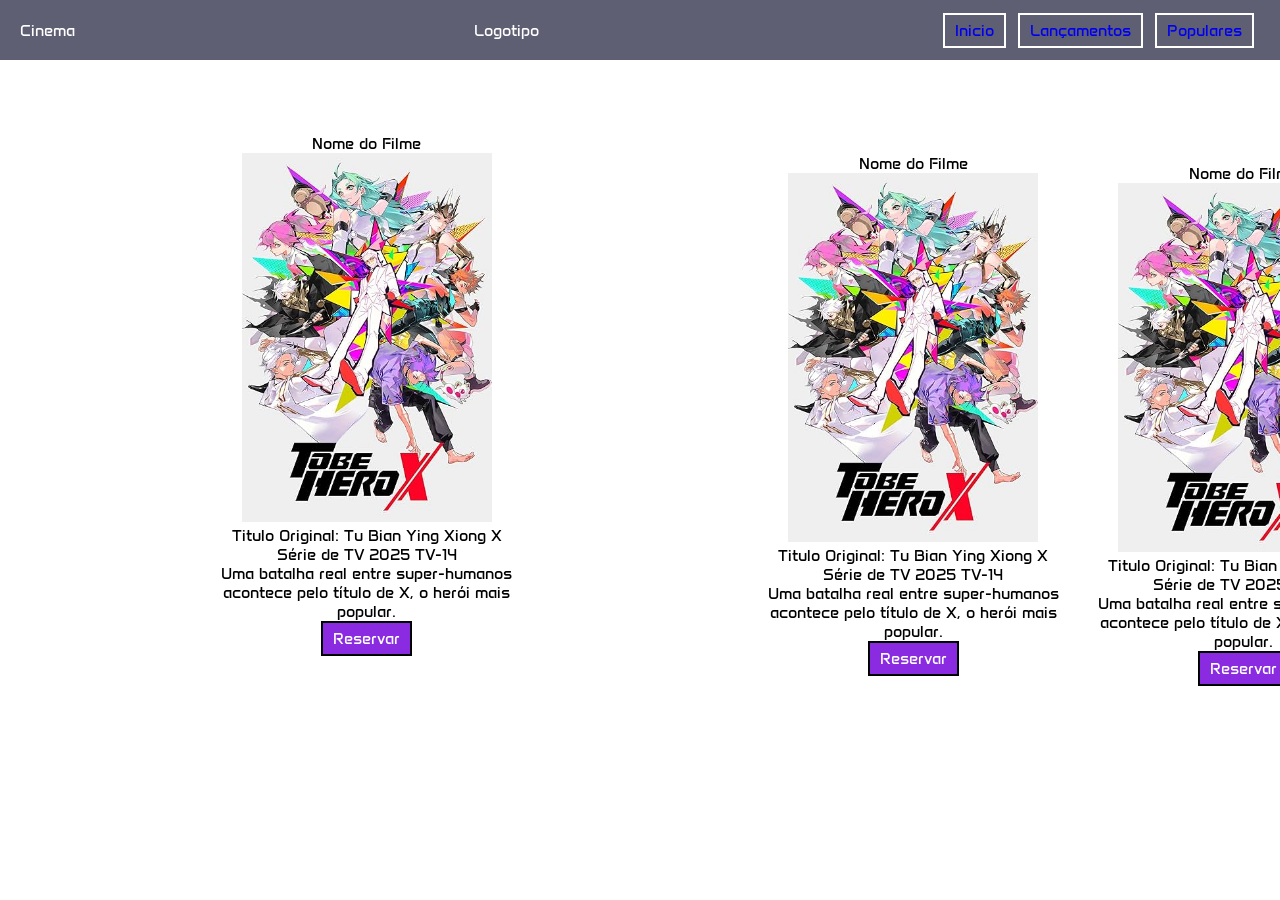
==== Cinema/index.html @ 4ab93aac "Add files via upload" ====
<!DOCTYPE html>
<html lang="pt-br">
<head>
    <meta charset="UTF-8">
    <meta name="viewport" content="width=device-width, initial-scale=1.0">
    <title>Document</title>
    <link rel="stylesheet" href="Estilo.css">
</head>
<body>
    <div class="topo">
        <p>Cinema</p>
        <p>Logotipo</p>
        <ul class="menu">
            <li><a href="#">Inicio</a></li>
            <li><a href="#">Lançamentos</a></li>
            <li><a href="#">Populares</a></li>
        </ul>
    </div>

    <div class="cardsfilmes">
        <div>
            <div>Nome do Filme</div>
            <div>
                <img src="Img/MV5BYmZjNzBhYjYtMzY1MS00M2U1LWFjZGQtY2RmY2FiNWE5YzkwXkEyXkFqcGc@._V1_QL75_UX380_CR0,4,380,562_.jpg" alt="">
            </div>
            <div>Titulo Original: Tu Bian Ying Xiong X</div>
            <div>Série de TV 2025 TV-14</div>
            <div>Uma batalha real entre super-humanos acontece pelo título de X, o herói mais popular.</div>
            <p class="reservar">Reservar</p>
        </div>

    <div class="cardsfilmes">
        <div>
            <div>Nome do Filme</div>
            <div>
                <img src="Img/MV5BYmZjNzBhYjYtMzY1MS00M2U1LWFjZGQtY2RmY2FiNWE5YzkwXkEyXkFqcGc@._V1_QL75_UX380_CR0,4,380,562_.jpg" alt="">
            </div>
            <div>Titulo Original: Tu Bian Ying Xiong X</div>
            <div>Série de TV 2025 TV-14</div>
            <div>Uma batalha real entre super-humanos acontece pelo título de X, o herói mais popular.</div>
            <p class="reservar">Reservar</p>
        </div>
        
    <div class="cardsfilmes">
        <div>
            <div>Nome do Filme</div>
            <div>
                <img src="Img/MV5BYmZjNzBhYjYtMzY1MS00M2U1LWFjZGQtY2RmY2FiNWE5YzkwXkEyXkFqcGc@._V1_QL75_UX380_CR0,4,380,562_.jpg" alt="">
            </div>
            <div>Titulo Original: Tu Bian Ying Xiong X</div>
            <div>Série de TV 2025 TV-14</div>
            <div>Uma batalha real entre super-humanos acontece pelo título de X, o herói mais popular.</div>
            <p class="reservar">Reservar</p>
        </div>
        
    <div class="cardsfilmes">
        <div>
            <div>Nome do Filme</div>
            <div>
                <img src="Img/MV5BYmZjNzBhYjYtMzY1MS00M2U1LWFjZGQtY2RmY2FiNWE5YzkwXkEyXkFqcGc@._V1_QL75_UX380_CR0,4,380,562_.jpg" alt="">
            </div>
            <div>Titulo Original: Tu Bian Ying Xiong X</div>
            <div>Série de TV 2025 TV-14</div>
            <div>Uma batalha real entre super-humanos acontece pelo título de X, o herói mais popular.</div>
            <p class="reservar">Reservar</p>
        </div>
        
    <div class="cardsfilmes">
        <div>
            <div>Nome do Filme</div>
            <div>
                <img src="Img/MV5BYmZjNzBhYjYtMzY1MS00M2U1LWFjZGQtY2RmY2FiNWE5YzkwXkEyXkFqcGc@._V1_QL75_UX380_CR0,4,380,562_.jpg" alt="">
            </div>
            <div>Titulo Original: Tu Bian Ying Xiong X</div>
            <div>Série de TV 2025 TV-14</div>
            <div>Uma batalha real entre super-humanos acontece pelo título de X, o herói mais popular.</div>
            <p class="reservar">Reservar</p>
        </div>
        
    <div class="cardsfilmes">
        <div>
            <div>Nome do Filme</div>
            <div>
                <img src="Img/MV5BYmZjNzBhYjYtMzY1MS00M2U1LWFjZGQtY2RmY2FiNWE5YzkwXkEyXkFqcGc@._V1_QL75_UX380_CR0,4,380,562_.jpg" alt="">
            </div>
            <div>Titulo Original: Tu Bian Ying Xiong X</div>
            <div>Série de TV 2025 TV-14</div>
            <div>Uma batalha real entre super-humanos acontece pelo título de X, o herói mais popular.</div>
            <p class="reservar">Reservar</p>
        </div>
        
    <div class="cardsfilmes">
        <div>
            <div>Nome do Filme</div>
            <div>
                <img src="Img/MV5BYmZjNzBhYjYtMzY1MS00M2U1LWFjZGQtY2RmY2FiNWE5YzkwXkEyXkFqcGc@._V1_QL75_UX380_CR0,4,380,562_.jpg" alt="">
            </div>
            <div>Titulo Original: Tu Bian Ying Xiong X</div>
            <div>Série de TV 2025 TV-14</div>
            <div>Uma batalha real entre super-humanos acontece pelo título de X, o herói mais popular.</div>
            <p class="reservar">Reservar</p>
        </div>
        
    <div class="cardsfilmes">
        <div>
            <div>Nome do Filme</div>
            <div>
                <img src="Img/MV5BYmZjNzBhYjYtMzY1MS00M2U1LWFjZGQtY2RmY2FiNWE5YzkwXkEyXkFqcGc@._V1_QL75_UX380_CR0,4,380,562_.jpg" alt="">
            </div>
            <div>Titulo Original: Tu Bian Ying Xiong X</div>
            <div>Série de TV 2025 TV-14</div>
            <div>Uma batalha real entre super-humanos acontece pelo título de X, o herói mais popular.</div>
            <p class="reservar">Reservar</p>
        </div>        
    </div>
    <script src="App.js"></script>
</body>
</html>
---- Cinema/Estilo.css ----
@font-face {
    font-family: 'Anta';
    src: url(Fonts/Anta-Regular.ttf);
}

*{
    margin: 0;
    padding: 0;
    box-sizing: border-box;
    font-family: Anta;
}

.topo{
    background-color: rgb(95, 95, 116);
    color: white;
    height: 60px;
    display: flex;
    justify-content: space-between;
    align-items: center;
    padding: 0 20px;
}

.menu{
    display: flex;
    list-style: none;
}

.menu a{
    border: solid 2px white;
    margin:  0 6px;
    padding: 6px 10px;
    text-decoration: none;
}

.cardsfilmes{
    display: flex;
    flex-wrap: wrap;
    gap: 30px;
    justify-content: space-evenly;
    margin-top: 20px;
}

.cardsfilmes>div{
    width: 300px;
    height: 630px;
    display: flex;
    text-align: center;
    flex-direction: column;
    justify-content: center;
    align-items: center;
}

.cardsfilmes>div>div>img{
    width: 250px;
}
.reservar{
    border: solid 2px black;
    padding:  6px 10px;
    background-color: blueviolet;
    color: white;
    cursor: pointer;
}
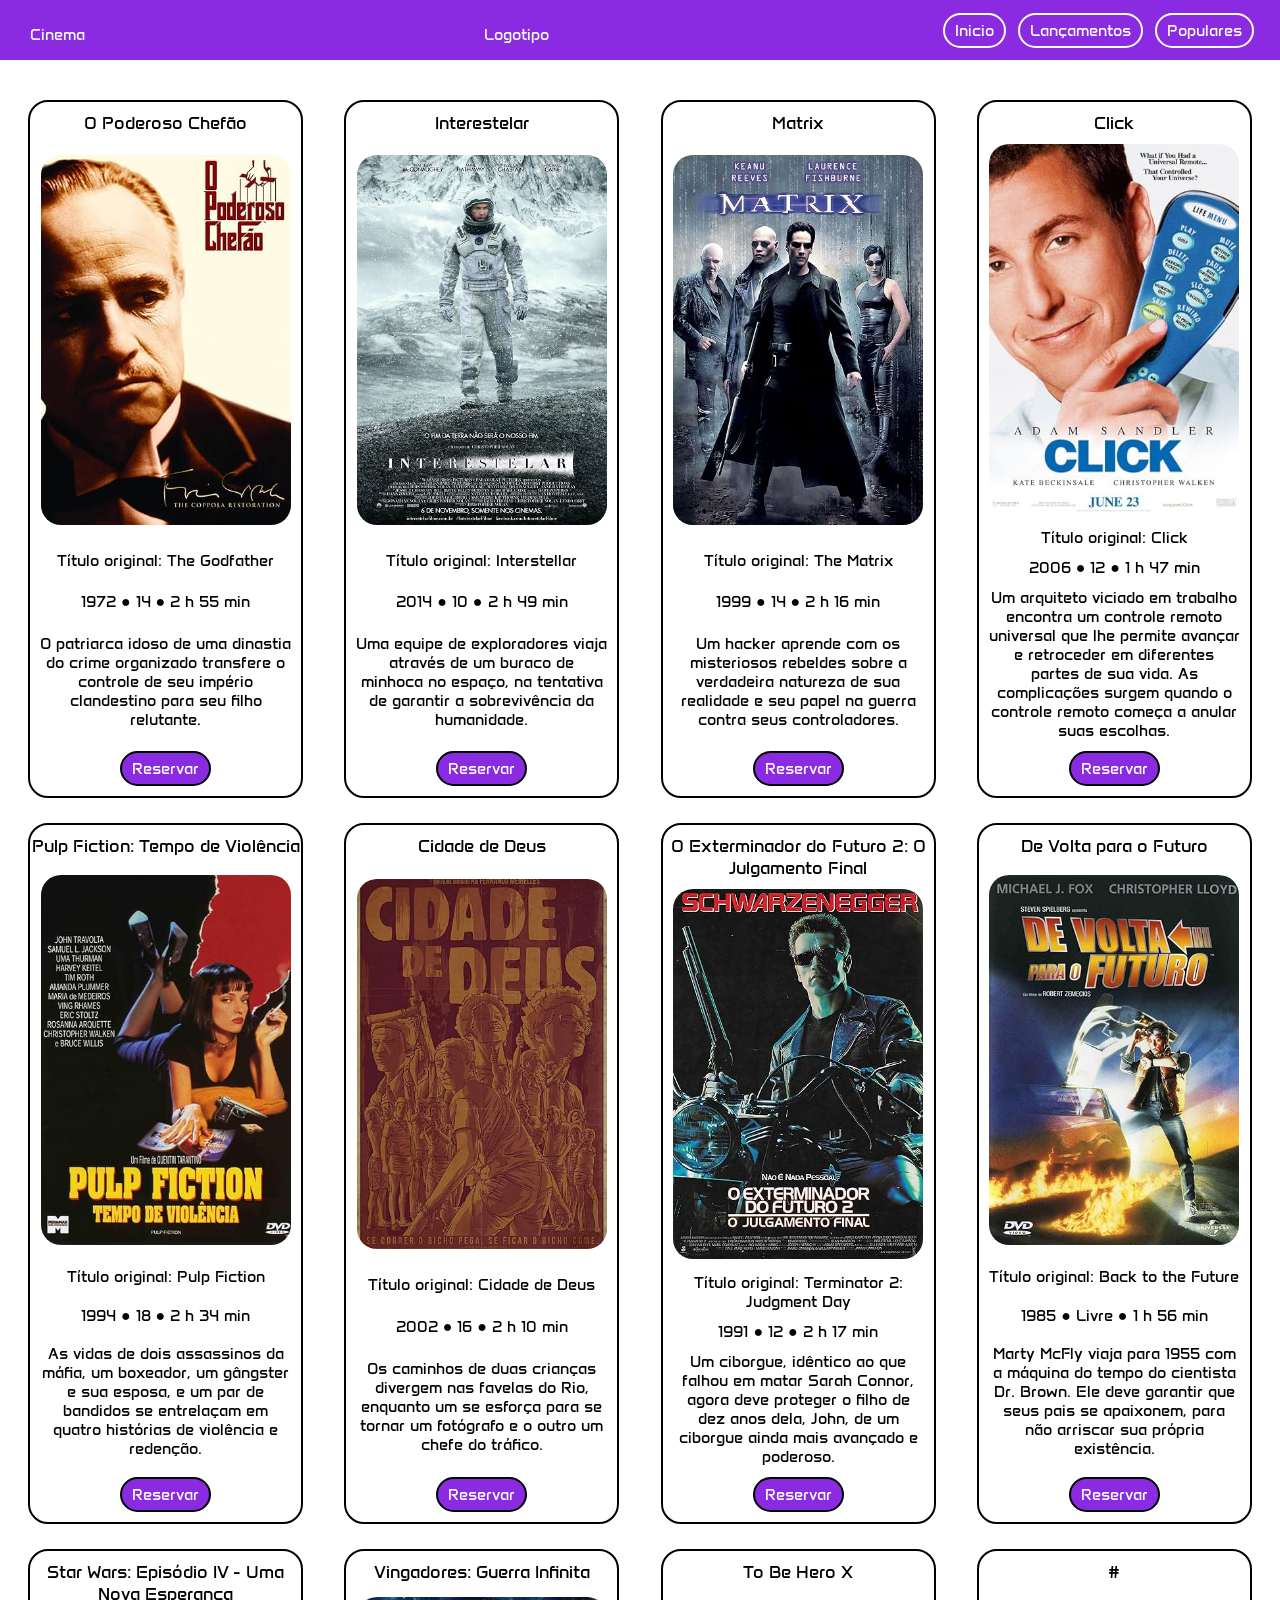
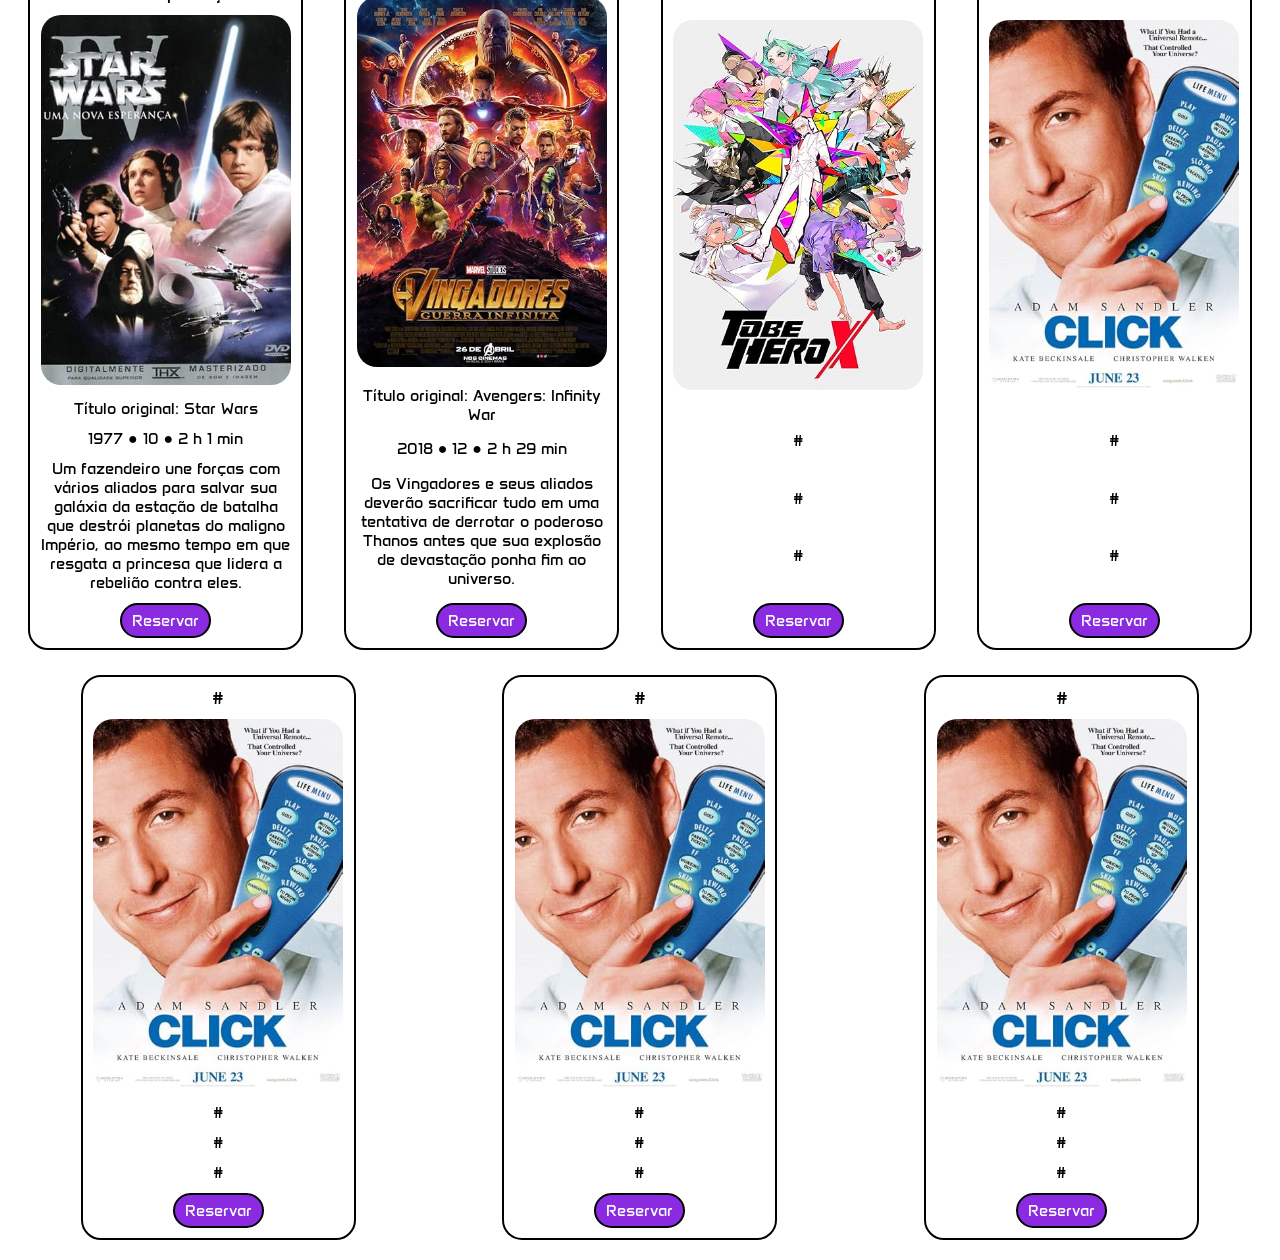
==== commit 36c9555b: "Add files via upload" ====
--- a/Cinema/index.html
+++ b/Cinema/index.html
@@ -5,6 +5,7 @@
     <meta name="viewport" content="width=device-width, initial-scale=1.0">
     <title>Document</title>
     <link rel="stylesheet" href="Estilo.css">
+    <script src="libs/jquery-4.0.0.min.js"></script>
 </head>
 <body>
     <div class="topo">
@@ -16,103 +17,158 @@
             <li><a href="#">Populares</a></li>
         </ul>
     </div>
-
     <div class="cardsfilmes">
         <div>
-            <div>Nome do Filme</div>
+            <p class="titulo">O Poderoso Chefão</p>
             <div>
-                <img src="Img/MV5BYmZjNzBhYjYtMzY1MS00M2U1LWFjZGQtY2RmY2FiNWE5YzkwXkEyXkFqcGc@._V1_QL75_UX380_CR0,4,380,562_.jpg" alt="">
+                <img src="Img/Filmes/OPO.jpg" alt="">
             </div>
-            <div>Titulo Original: Tu Bian Ying Xiong X</div>
-            <div>Série de TV 2025 TV-14</div>
-            <div>Uma batalha real entre super-humanos acontece pelo título de X, o herói mais popular.</div>
-            <p class="reservar">Reservar</p>
+            <p>Título original: The Godfather</p>
+            <p>1972 ● 14 ● 2 h 55 min</p>
+            <p>O patriarca idoso de uma dinastia do crime organizado transfere o controle de seu império clandestino para seu filho relutante.</p>
+            <a href="Reservar.html"><p class="reservar">Reservar</p></a>
         </div>
-
-    <div class="cardsfilmes">
         <div>
-            <div>Nome do Filme</div>
+            <p class="titulo">Interestelar</p>
             <div>
-                <img src="Img/MV5BYmZjNzBhYjYtMzY1MS00M2U1LWFjZGQtY2RmY2FiNWE5YzkwXkEyXkFqcGc@._V1_QL75_UX380_CR0,4,380,562_.jpg" alt="">
+                <img src="Img/Filmes/INT.jpg" alt="">
             </div>
-            <div>Titulo Original: Tu Bian Ying Xiong X</div>
-            <div>Série de TV 2025 TV-14</div>
-            <div>Uma batalha real entre super-humanos acontece pelo título de X, o herói mais popular.</div>
-            <p class="reservar">Reservar</p>
+            <p>Título original: Interstellar</p>
+            <p>2014 ● 10 ● 2 h 49 min</p>
+            <p>Uma equipe de exploradores viaja através de um buraco de minhoca no espaço, na tentativa de garantir a sobrevivência da humanidade.</p>
+            <a href="Reservar.html"><p class="reservar">Reservar</p></a>
         </div>
-        
-    <div class="cardsfilmes">
         <div>
-            <div>Nome do Filme</div>
+            <p class="titulo">Matrix</p>
             <div>
-                <img src="Img/MV5BYmZjNzBhYjYtMzY1MS00M2U1LWFjZGQtY2RmY2FiNWE5YzkwXkEyXkFqcGc@._V1_QL75_UX380_CR0,4,380,562_.jpg" alt="">
+                <img src="Img/Filmes/MA.jpg" alt="">
             </div>
-            <div>Titulo Original: Tu Bian Ying Xiong X</div>
-            <div>Série de TV 2025 TV-14</div>
-            <div>Uma batalha real entre super-humanos acontece pelo título de X, o herói mais popular.</div>
-            <p class="reservar">Reservar</p>
+            <p>Título original: The Matrix</p>
+            <p>1999 ● 14 ● 2 h 16 min</p>
+            <p>Um hacker aprende com os misteriosos rebeldes sobre a verdadeira natureza de sua realidade e seu papel na guerra contra seus controladores.</p>
+            <a href="Reservar.html"><p class="reservar">Reservar</p></a>
         </div>
-        
-    <div class="cardsfilmes">
         <div>
-            <div>Nome do Filme</div>
+            <p class="titulo">Click</p>
             <div>
-                <img src="Img/MV5BYmZjNzBhYjYtMzY1MS00M2U1LWFjZGQtY2RmY2FiNWE5YzkwXkEyXkFqcGc@._V1_QL75_UX380_CR0,4,380,562_.jpg" alt="">
+                <img src="Img/Filmes/CLICK.jpg" alt="">
             </div>
-            <div>Titulo Original: Tu Bian Ying Xiong X</div>
-            <div>Série de TV 2025 TV-14</div>
-            <div>Uma batalha real entre super-humanos acontece pelo título de X, o herói mais popular.</div>
-            <p class="reservar">Reservar</p>
+            <p>Título original: Click</p>
+            <p>2006 ● 12 ● 1 h 47 min</p>
+            <p>Um arquiteto viciado em trabalho encontra um controle remoto universal que lhe permite avançar e retroceder em diferentes partes de sua vida. As complicações surgem quando o controle remoto começa a anular suas escolhas.</p>
+            <a href="Reservar.html"><p class="reservar">Reservar</p></a>
         </div>
-        
-    <div class="cardsfilmes">
         <div>
-            <div>Nome do Filme</div>
+            <p class="titulo">Pulp Fiction: Tempo de Violência</p>
             <div>
-                <img src="Img/MV5BYmZjNzBhYjYtMzY1MS00M2U1LWFjZGQtY2RmY2FiNWE5YzkwXkEyXkFqcGc@._V1_QL75_UX380_CR0,4,380,562_.jpg" alt="">
+                <img src="Img/Filmes/PULP.jpg" alt="">
             </div>
-            <div>Titulo Original: Tu Bian Ying Xiong X</div>
-            <div>Série de TV 2025 TV-14</div>
-            <div>Uma batalha real entre super-humanos acontece pelo título de X, o herói mais popular.</div>
-            <p class="reservar">Reservar</p>
+            <p>Título original: Pulp Fiction</p>
+            <p>1994 ● 18 ● 2 h 34 min</p>
+            <p>As vidas de dois assassinos da máfia, um boxeador, um gângster e sua esposa, e um par de bandidos se entrelaçam em quatro histórias de violência e redenção.</p>
+            <a href="Reservar.html"><p class="reservar">Reservar</p></a>
         </div>
-        
-    <div class="cardsfilmes">
         <div>
-            <div>Nome do Filme</div>
+            <p class="titulo">Cidade de Deus</p>
             <div>
-                <img src="Img/MV5BYmZjNzBhYjYtMzY1MS00M2U1LWFjZGQtY2RmY2FiNWE5YzkwXkEyXkFqcGc@._V1_QL75_UX380_CR0,4,380,562_.jpg" alt="">
+                <img src="Img/Filmes/CID.jpg" alt="">
             </div>
-            <div>Titulo Original: Tu Bian Ying Xiong X</div>
-            <div>Série de TV 2025 TV-14</div>
-            <div>Uma batalha real entre super-humanos acontece pelo título de X, o herói mais popular.</div>
-            <p class="reservar">Reservar</p>
+            <p>Título original: Cidade de Deus</p>
+            <p>2002 ● 16 ● 2 h 10 min  </p>
+            <p>Os caminhos de duas crianças divergem nas favelas do Rio, enquanto um se esforça para se tornar um fotógrafo e o outro um chefe do tráfico.</p>
+            <a href="Reservar.html"><p class="reservar">Reservar</p></a>
+        </div> 
+        <div>
+            <p class="titulo">O Exterminador do Futuro 2: O Julgamento Final</p>
+            <div>
+                <img src="Img/Filmes/EXT.jpg" alt="">
+            </div>
+            <p>Título original: Terminator 2: Judgment Day</p>
+            <p>1991 ● 12 ● 2 h 17 min</p>
+            <p>Um ciborgue, idêntico ao que falhou em matar Sarah Connor, agora deve proteger o filho de dez anos dela, John, de um ciborgue ainda mais avançado e poderoso.</p>
+            <a href="Reservar.html"><p class="reservar">Reservar</p></a>
+        </div> 
+        <div>
+            <p class="titulo">De Volta para o Futuro</p>
+            <div>
+                <img src="Img/Filmes/DE.jpg" alt="">
+            </div>
+            <p>Título original: Back to the Future</p>
+            <p>1985 ● Livre ● 1 h 56 min</p>
+            <p>Marty McFly viaja para 1955 com a máquina do tempo do cientista Dr. Brown. Ele deve garantir que seus pais se apaixonem, para não arriscar sua própria existência.</p>
+            <a href="Reservar.html"><p class="reservar">Reservar</p></a>
         </div>
-        
-    <div class="cardsfilmes">
         <div>
-            <div>Nome do Filme</div>
+            <p class="titulo">Star Wars: Episódio IV - Uma Nova Esperança</p>
             <div>
-                <img src="Img/MV5BYmZjNzBhYjYtMzY1MS00M2U1LWFjZGQtY2RmY2FiNWE5YzkwXkEyXkFqcGc@._V1_QL75_UX380_CR0,4,380,562_.jpg" alt="">
+                <img src="Img/Filmes/STA.jpg" alt="">
             </div>
-            <div>Titulo Original: Tu Bian Ying Xiong X</div>
-            <div>Série de TV 2025 TV-14</div>
-            <div>Uma batalha real entre super-humanos acontece pelo título de X, o herói mais popular.</div>
-            <p class="reservar">Reservar</p>
+            <p>Título original: Star Wars</p>
+            <p>1977 ● 10 ● 2 h 1 min</p>
+            <p>Um fazendeiro une forças com vários aliados para salvar sua galáxia da estação de batalha que destrói planetas do maligno Império, ao mesmo tempo em que resgata a princesa que lidera a rebelião contra eles.</p>
+            <a href="Reservar.html"><p class="reservar">Reservar</p></a>
         </div>
-        
-    <div class="cardsfilmes">
         <div>
-            <div>Nome do Filme</div>
+            <p class="titulo">Vingadores: Guerra Infinita</p>
             <div>
-                <img src="Img/MV5BYmZjNzBhYjYtMzY1MS00M2U1LWFjZGQtY2RmY2FiNWE5YzkwXkEyXkFqcGc@._V1_QL75_UX380_CR0,4,380,562_.jpg" alt="">
+                <img src="Img/Filmes/VIN.jpg" alt="">
             </div>
-            <div>Titulo Original: Tu Bian Ying Xiong X</div>
-            <div>Série de TV 2025 TV-14</div>
-            <div>Uma batalha real entre super-humanos acontece pelo título de X, o herói mais popular.</div>
-            <p class="reservar">Reservar</p>
-        </div>        
+            <p>Título original: Avengers: Infinity War</p>
+            <p>2018 ● 12 ● 2 h 29 min</p>
+            <p>Os Vingadores e seus aliados deverão sacrificar tudo em uma tentativa de derrotar o poderoso Thanos antes que sua explosão de devastação ponha fim ao universo.</p>
+            <a href="Reservar.html"><p class="reservar">Reservar</p></a>
+        </div>
+        <div>
+            <p class="titulo">To Be Hero X</p>
+            <div>
+                <img src="Img/Filmes/TO.jpg" alt="">
+            </div>
+            <p>#</p>
+            <p>#</p>
+            <p>#</p>
+            <a href="Reservar.html"><p class="reservar">Reservar</p></a>
+        </div>   
+        <div>
+            <p class="titulo">#</p>
+            <div>
+                <img src="Img/Filmes/CLICK.jpg" alt="">
+            </div>
+            <p>#</p>
+            <p>#</p>
+            <p>#</p>
+            <a href="Reservar.html"><p class="reservar">Reservar</p></a>
+        </div>  
+        <div>
+            <p class="titulo">#</p>
+            <div>
+                <img src="Img/Filmes/CLICK.jpg" alt="">
+            </div>
+            <p>#</p>
+            <p>#</p>
+            <p>#</p>
+            <a href="Reservar.html"><p class="reservar">Reservar</p></a>
+        </div>  
+        <div>
+            <p class="titulo">#</p>
+            <div>
+                <img src="Img/Filmes/CLICK.jpg" alt="">
+            </div>
+            <p>#</p>
+            <p>#</p>
+            <p>#</p>
+            <a href="Reservar.html"><p class="reservar">Reservar</p></a>
+        </div>  
+        <div>
+            <p class="titulo">#</p>
+            <div>
+                <img src="Img/Filmes/CLICK.jpg" alt="">
+            </div>
+            <p>#</p>
+            <p>#</p>
+            <p>#</p>
+            <a href="Reservar.html"><p class="reservar">Reservar</p></a>
+        </div>                                       
     </div>
     <script src="App.js"></script>
 </body>
-</html>+</html>
--- a/Cinema/Estilo.css
+++ b/Cinema/Estilo.css
@@ -9,9 +9,13 @@
     box-sizing: border-box;
     font-family: Anta;
 }
-
+body{
+    width: 100%;
+    background-size: cover;
+    background-color: white;
+}
 .topo{
-    background-color: rgb(95, 95, 116);
+    background-color: #8a2be2;
     color: white;
     height: 60px;
     display: flex;
@@ -30,33 +34,112 @@
     margin:  0 6px;
     padding: 6px 10px;
     text-decoration: none;
+    color: white;
+    border-radius: 100px;
 }
 
-.cardsfilmes{
+p{
+    margin: 1px 10px;
+    margin-top: 10px;
+}
+
+.titulo{
+    margin: 10px 0;
+    font-size: 18px;
+}
+
+a:hover{
+    background-color: white;
+    color: black;
+}
+
+a {
+    text-decoration: none;
+    color: white;
+}
+
+li:hover{
+    transform: scale(1.09);
+    transition: 0.5s;
+}
+
+li{
+    transition: 0.5s;
+}
+
+.cardsfilmes {
+    display: flex;
+    flex-direction: row;
+    justify-content: space-around;
+    flex-wrap: wrap;
+    gap: 25px;
+    overflow-x: auto; /*<< essa porra faz a barra de rolagem dos filmes sem fuder a página*/
+    padding: 20px;
+    margin-top: 20px;
+    width: 100%;
+}
+
+.cardsfilmes>div {
+    width: 275px;
+    display: flex;
+    flex-direction: column;  
+    justify-content: space-between; 
+    align-items: center;
+    text-align: center;
+    flex-shrink: 0;  /* flex-shrink serve pros cards ficarem  de tamanho normal*/
+    border: solid 2px black;
+    border-radius: 20px;
+    transition: 0.5s;
+    background-color: white;
+}
+
+.cardsfilmes>div:hover {
+    transform: scale(1.05);
+    transition: 0.5s;
+}
+
+.cardsfilmes>div>div>img {
+    width: 100%;
+    height: 370px;
+    border-radius: 20px;
+}
+
+.reservar{
+    border: solid 2px black;
+    padding:  6px 10px;
+    margin:  10px 0;
+    background-color: #8a2be2;
+    color: white;
+    cursor: pointer;
+    border-radius: 100px;
+}
+
+.poltronas{
     display: flex;
     flex-wrap: wrap;
     gap: 30px;
-    justify-content: space-evenly;
-    margin-top: 20px;
+    margin-top: 30px;
+    margin: 10px;
+    justify-content: space-around;
+    align-items: center;
+    color: white;
 }
 
-.cardsfilmes>div{
-    width: 300px;
-    height: 630px;
+.poltronas>div{
+    width: 100px;
+    height: 100px;
+    background-image: url(Img/seatLivre.png);
+    background-size: 100%;
     display: flex;
-    text-align: center;
     flex-direction: column;
-    justify-content: center;
+    justify-content: space-around;
     align-items: center;
 }
 
-.cardsfilmes>div>div>img{
-    width: 250px;
+.ocupado{
+    background-image: url(Img/seatOcupado.png) !important;
 }
-.reservar{
-    border: solid 2px black;
-    padding:  6px 10px;
-    background-color: blueviolet;
-    color: white;
-    cursor: pointer;
+.nome{
+    top: -10px;
+    position: relative;
 }
